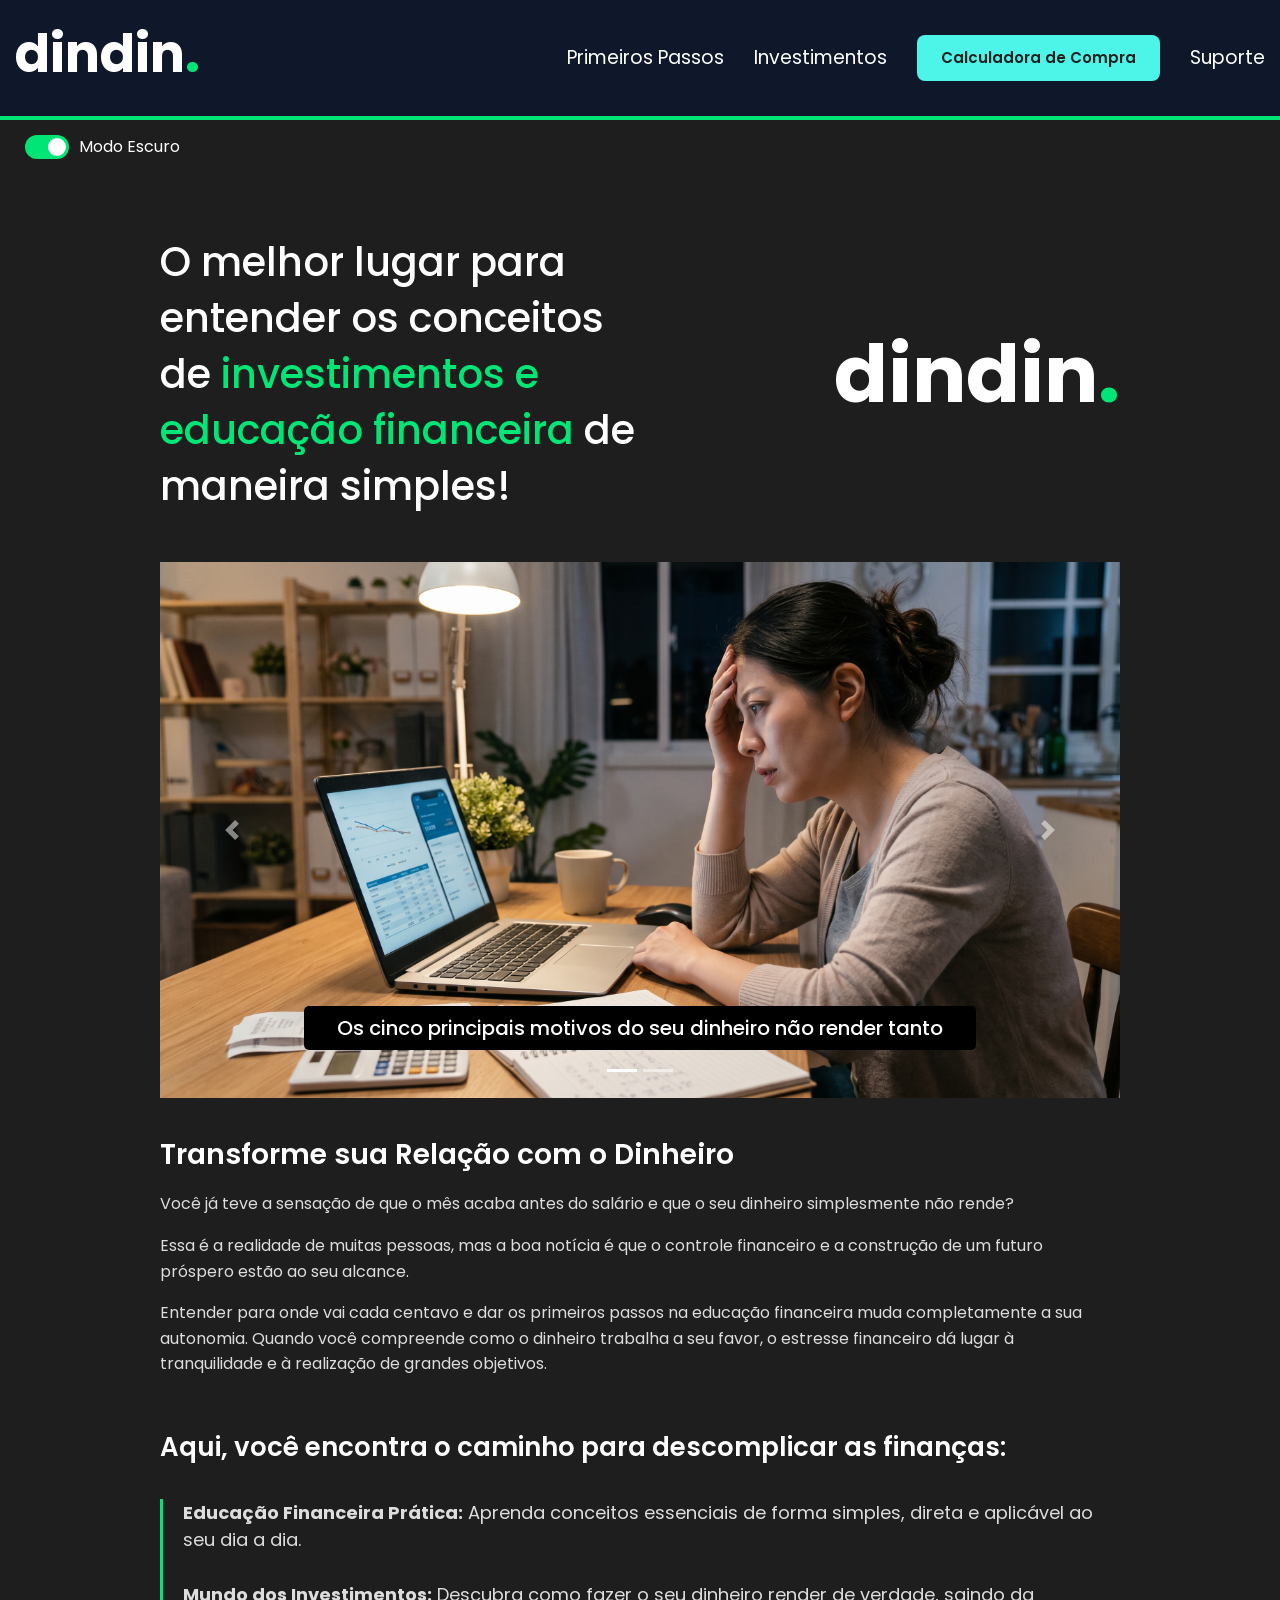
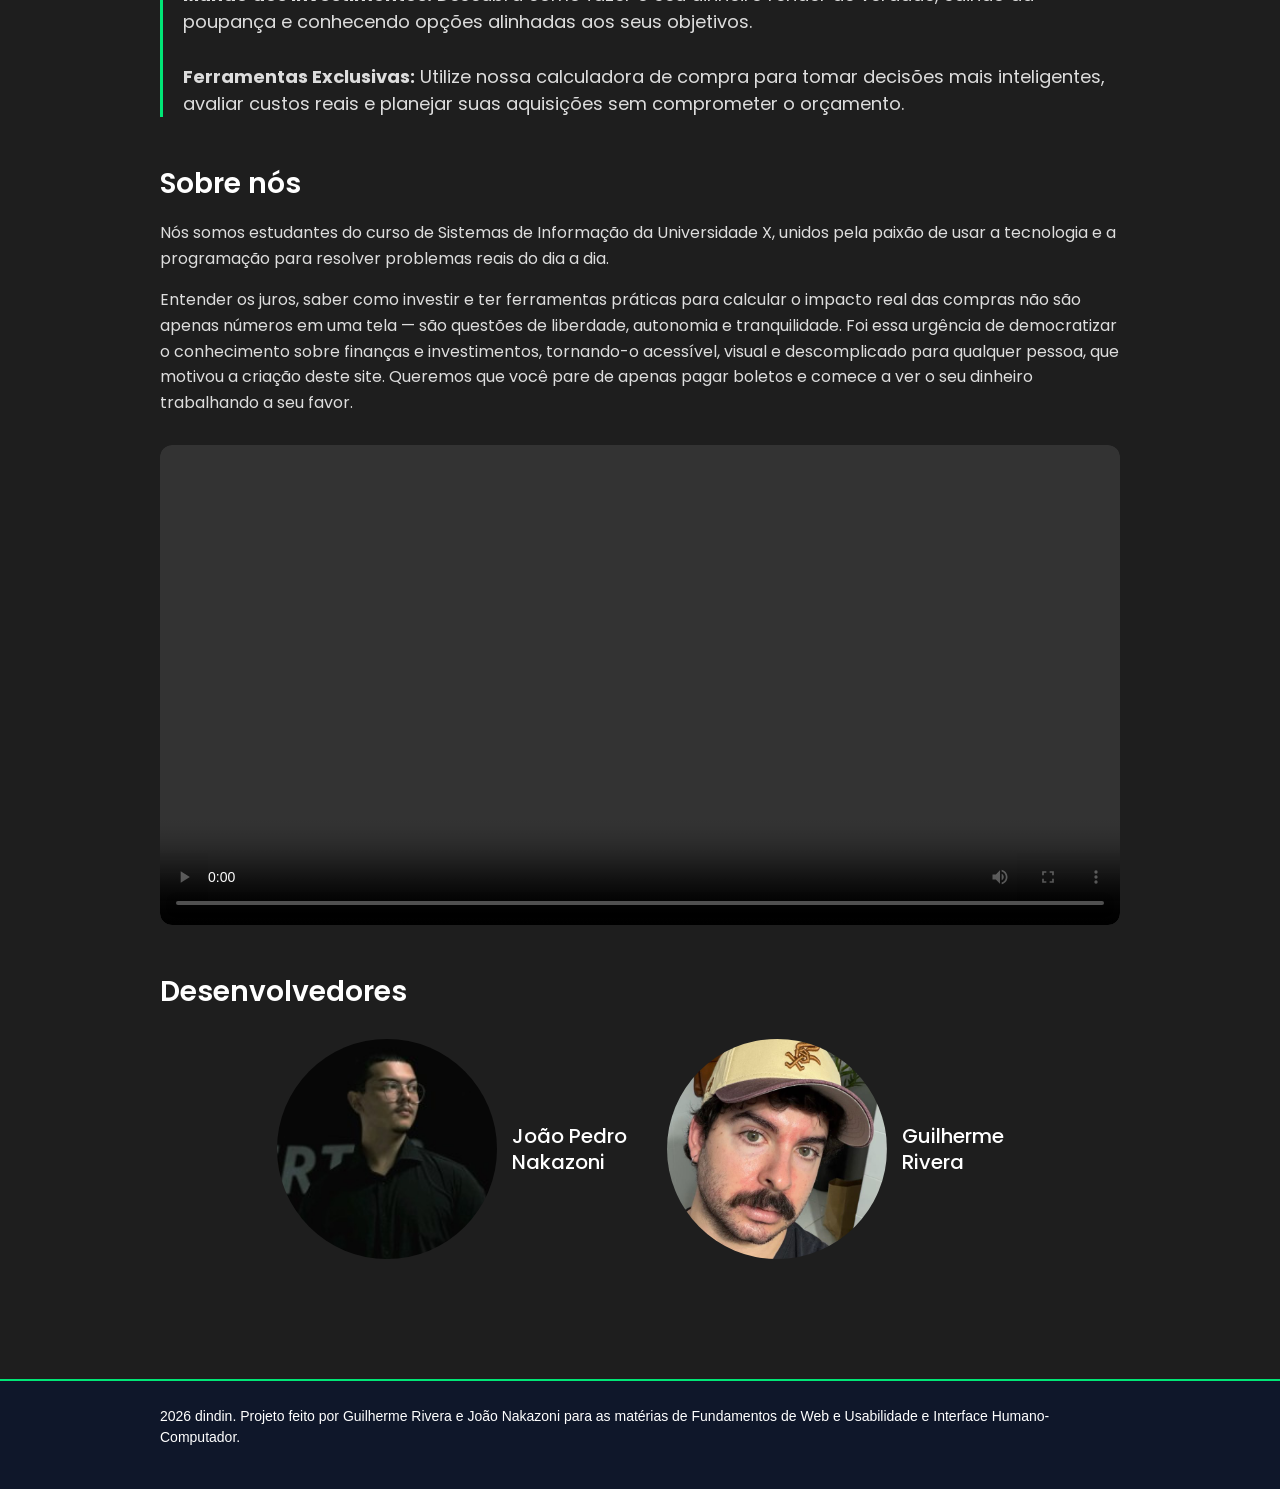
==== paginas/index.html @ 3c847f49 "pagina de contato para formulario web" ====
<!DOCTYPE html>
<html lang="pt-br">
<head>
    <meta charset="UTF-8">
    <meta name="viewport" content="width=device-width, initial-scale=1.0">
    <meta name="author" content="João Pedro Nakazoni, Guilherme Rivera">
    <link rel="stylesheet" href="https://cdn.jsdelivr.net/npm/bootstrap@4.0.0/dist/css/bootstrap.min.css">
    <link rel="stylesheet" href="https://fonts.googleapis.com/css2?family=Poppins:wght@400;500;600;700&display=swap">
    <link rel="stylesheet" href="../style.css">
    <title>Homepage</title>
</head>
<body>
    <header>
        
        <a href="index.html" class="logo">dindin<label>.</label></a>
        <nav class="paginas">
            <a href="/paginas/primeirosPassos.html">Primeiros Passos</a>
            <a href="/paginas/investimentos.html">Investimentos</a>
            <a href="/paginas/calculadora.html" class="botaoCalculadora">Calculadora de Compra</a>
            <a href="/paginas/contato.html">Suporte</a>
        </nav>
    </header>

    <div class="toggleEscuro">
    <label class="switch">
        <input type="checkbox" checked>
        <div class="slider"></div> 
    </label>
    <label>Modo Escuro</label>
    </div>

<main class="conteudoHomepage">

<section class="secaoTopo">
    <h1 class="tituloPrincipal">
        O melhor lugar para entender os conceitos de 
        <span class="textoDestacadoTitulo">investimentos e educação financeira</span> 
        de maneira simples!
    </h1>
    <div class="logoTitulo">dindin<label>.</label></div>
</section>

    <section id="Carrossel" class="carousel slide" data-ride="carousel">
            
            <ol class="carousel-indicators">
                <li data-target="#Carrossel" data-slide-to="1" class="active"></li>
                <li data-target="#Carrossel" data-slide-to="2"></li>
                
            </ol>

            
            <div class="carousel-inner">
                <div class="carousel-item active">
                <img class="d-block w-100" src="../imagens/imagemMulherPreucupada.jpg" alt="Primeiro Slide">
                <div class="carousel-caption d-none d-md-block">
                    <h5 class="textoCarrossel">Os cinco principais motivos do seu dinheiro não render tanto</h5>
                </div>
                </div>
                <div class="carousel-item">
                <img class="d-block w-100" src="../imagens/imagemCompra.jpg" alt="Segundo Slide">
                <div class="carousel-caption d-none d-md-block">
                    <h5 class="textoCarrossel">Como saber oque você pode comprar e oque deve esperar</h5>
                </div>
                    
                </div>
            </div>

            
            <a class="carousel-control-prev" href="#Carrossel" role="button" data-slide="prev">
                <span class="carousel-control-prev-icon" aria-hidden="true"></span>
                <span class="sr-only">Anterior</span>
            </a>
            <a class="carousel-control-next" href="#Carrossel" role="button" data-slide="next">
                <span class="carousel-control-next-icon" aria-hidden="true"></span>
                <span class="sr-only">Próximo</span>
            </a>
    </section>

    <section class="secaoTexto">
        <h2>Transforme sua Relação com o Dinheiro</h2>
    
        <p>Você já teve a sensação de que o mês acaba antes do salário e que o seu dinheiro simplesmente não rende?</p>
        <p>Essa é a realidade de muitas pessoas, mas a boa notícia é que o controle financeiro e a construção de um futuro próspero estão ao seu alcance.</p>
    
        <p>Entender para onde vai cada centavo e dar os primeiros passos na educação financeira muda completamente a sua autonomia. Quando você compreende como o dinheiro trabalha a seu favor, o estresse financeiro dá lugar à tranquilidade e à realização de grandes objetivos.</p>
    </section>

    <section class="secaoTexto2">
        <h2>Aqui, você encontra o caminho para descomplicar as finanças:</h2>
        
        <ul class="listaTexto2">
            <li>
                <strong>Educação Financeira Prática:</strong> Aprenda conceitos essenciais de forma simples, direta e aplicável ao seu dia a dia.
            </li>
            <li>
                <strong>Mundo dos Investimentos:</strong> Descubra como fazer o seu dinheiro render de verdade, saindo da poupança e conhecendo opções alinhadas aos seus objetivos.
            </li>
            <li>
                <strong>Ferramentas Exclusivas:</strong> Utilize nossa calculadora de compra para tomar decisões mais inteligentes, avaliar custos reais e planejar suas aquisições sem comprometer o orçamento.
            </li>
        </ul>
    </section>

    <section class="secaoSobreNos">
        <h2>Sobre nós</h2>
        
            <p>Nós somos estudantes do curso de Sistemas de Informação da Universidade X, unidos pela paixão de usar a tecnologia e a programação para resolver problemas reais do dia a dia.</p>
            
            <p>Entender os juros, saber como investir e ter ferramentas práticas para calcular o impacto real das compras não são apenas números em uma tela — são questões de liberdade, autonomia e tranquilidade. Foi essa urgência de democratizar o conhecimento sobre finanças e investimentos, tornando-o acessível, visual e descomplicado para qualquer pessoa, que motivou a criação deste site. Queremos que você pare de apenas pagar boletos e comece a ver o seu dinheiro trabalhando a seu favor.</p>

        <div class="videoSobreNos">
            <video controls>
                <source src="../videos/apresentacao.mp4" type="video/mp4">
            </video>
        </div>
    </section>

    <section class="secaoDevs">
    <h2>Desenvolvedores</h2>
    
    <div class="divsDevs">
        <div class="divDev">
            <img src="../imagens/joao.jpg" alt="Foto de João Pedro Nakazoni" class="fotoDev">
            <span>João Pedro<br>Nakazoni</span>
        </div>

        <div class="divDev">
            <img src="../imagens/guilherme.jpg" alt="Foto de Guilherme Rivera" class="fotoDev">
            <span>Guilherme<br>Rivera</span>
        </div>
    </div>
    </section>

    </main>

    <footer>
        <div class="conteudoFooter">
            <p>2026 dindin. Projeto feito por Guilherme Rivera e João Nakazoni para as matérias de Fundamentos de Web e Usabilidade e Interface Humano-Computador.</p>
        </div>
    </footer>

<script src="https://code.jquery.com/jquery-3.2.1.slim.min.js"></script>
<script src="https://cdn.jsdelivr.net/npm/popper.js@1.12.9/dist/umd/popper.min.js"></script>
<script src="https://cdn.jsdelivr.net/npm/bootstrap@4.0.0/dist/js/bootstrap.min.js"></script>
<script src="../script.js"></script>
</body>
</html>
---- style.css ----
body {
    margin: 0;
    background-color: #1E1E1E;
}

header {
    display: flex;
    justify-content: space-between;
    align-items: center;
    background-color: #0F172A;
    padding: 15px;
    border-bottom: 4px solid #00E676;
}

/*barra de navegação INICIO*/
.logo {
    color: #FFFFFF;
    text-decoration: none;
    font-size: 52px;
    font-weight: bold;
    font-family: Poppins;
}

.logo:hover {
    text-decoration: none;
    color: #FFFFFF;
}

.logo label {
    color: #00E676;
}


.paginas {
    display: flex;
    gap: 30px;
}

.paginas a {
    display: inline-flex;
    align-items: center;
    justify-content: center;
    color: #FFFFFF;
    text-decoration: none;
    font-size: 19px;
    font-family: Poppins;
}

.paginas .botaoCalculadora {
    display: inline-flex;
    align-items: center;
    justify-content: center;
    background-color: #4DF5E8;
    color: #1E1E1E;
    padding: 12px 24px;
    border-radius: 8px;
    text-decoration: none;
    font-size: 15px;
    font-weight: 600;
    transition: background-color 0.2s ease, transform 0.1s ease;

}
/*barra de navegação FIM*/

/*botao de modo escuro INICIO*/
.toggleEscuro {
    display: flex;
    align-items: center;
    padding: 15px;
}

.toggleEscuro label {
    color: white;
    margin-left: 10px;
    font-family: Poppins
}

.switch {
    position: relative;
    width: 44px;
    height: 24px;
    display: inline-block;
}

.switch input {
    display: none;
}

.slider {
    position: absolute;
    top: 0;
    left: 0;
    width: 100%;
    height: 100%;
    background-color: gray;
    border-radius: 20px;
    transition: 0.3s;
}

.slider::before {
    content: "";
    position: absolute;
    top: 3px;
    left: 3px;
    width: 18px;
    height: 18px;
    background-color: white;
    border-radius: 50%;
    transition: 0.3s;
}

.switch input:checked + .slider {
    background-color: #00E676;
}

.switch input:checked + .slider::before {
    left: 23px; 
}
/*botao de modo escuro FIM*/

/*Homepage INICIO*/
.conteudoHomepage {
    max-width: 1000px;
    margin: 32px auto;
    padding: 20px;
    font-family: 'Poppins';
    color: #FFFFFF;
}

.secaoTopo {
    display: flex;
    justify-content: space-between;
    align-items: center;
    margin-bottom: 40px;
}
.tituloPrincipal {
    width: 50%;
    font-size: 40px;
    line-height: 1.4;
}
.tituloPrincipal .textoDestacadoTitulo {
    color: #00E676;

}

.logoTitulo {
    font-size: 80px;
    font-weight: bold;
    
}

.logoTitulo label{
    color: #00E676;
}

/*carrossel INICIO*/
.textoCarrossel {
  background-color:black;
  color: #ffffff;
  padding: 10px;
  border-radius: 5px;     
}

/*carrossel FIM*/

/* Secao de Texto INICIO */
.secaoTexto {
    margin-top: 40px;
}

.secaoTexto h2 {
    font-size: 28px;
    font-weight: 600;
    margin-bottom: 20px;
    color: #FFFFFF;
}

.secaoTexto p {
    font-size: 16px;
    line-height: 1.6;
    color: #DDDDDD;
    margin-bottom: 16px;
}

.secaoTexto2 {
    margin-top: 50px;
}

.secaoTexto2 h2 {
    color: #FFFFFF;
    font-size: 26px;
    font-weight: 600;
    margin-bottom: 30px;
    line-height: 1.6;
}

.listaTexto2 {
    list-style: none;
    font-size: 18px;
    padding-left: 20px;
    border-left: 3px solid #00E676;
    display: flex;
    flex-direction: column;
    gap: 28px;
}

.listaTexto2 li {
    color: #DDDDDD;
}

.secaoSobreNos {
    margin-top: 50px;
}

.secaoSobreNos h2 {
    color: #FFFFFF;
    font-size: 28px;
    font-weight: 600;
    margin-bottom: 20px;
}

.secaoSobreNos p {
    font-size: 16px;
    line-height: 1.6;
    color: #DDDDDD;
    margin-bottom: 16px;
}

.videoSobreNos {
    margin-top: 30px;
    width: 100%;
    border-radius: 12px;
    overflow: hidden;
}

.videoSobreNos video {
    width: 100%;
    display: block;
    border-radius: 12px;
}
/* Secao de Texto FIM */


.secaoDevs {
    margin-top: 50px;
    margin-bottom: 60px;
}

.secaoDevs h2 {
    color: #FFFFFF;
    font-size: 28px;
    font-weight: 600;
    margin-bottom: 30px;
}

.divsDevs {
    display: flex;
    justify-content: center;
    gap: 40px;
}

.divDev {
    display: flex;
    align-items: center;
    gap: 15px;
}

.fotoDev {
    width: 220px;
    height: 220px;
    border-radius: 50%;
    object-fit: cover; 
}

.divDev span {
    color: #FFFFFF;
    font-size: 20px;
    font-weight: 500;
    line-height: 1.3;
}
/*Secao devs FIM*/

/*footer INICIO*/
footer {
    background-color: #0F172A;
    border-top: 2px solid #00E676;
    padding: 25px 0;
    margin-top: 40px;
}

.conteudoFooter {
    max-width: 1000px;
    margin: 0 auto;
    padding: 0 20px;
    display: flex;
    justify-content: space-between;
    align-items: center;
    color: #FFFFFF;
    font-size: 14px;
}
/*footer FIM*/
/*Homepage FIM*/

/*Calculadora Compras INICIO*/
.conteudoCalculadora {
    max-width: 1200px;
    margin: 0 auto;
    padding: 40px 20px;
    font-family: 'Poppins', 'Inter', sans-serif;
    color: #FFFFFF;
}

.page-title {
    color: #00E676;
    font-size: 32px;
    margin-bottom: 30px;
}

.layout-grid {
    display: grid;
    grid-template-columns: 1fr 1fr;
    gap: 30px;
    align-items: start;
}


.card {
    background-color: #262626;
    border-radius: 12px;
    padding: 30px;
    border: 1px solid #444444;
}

.card-neon {
    border: 1px solid #00E676;
}

.card h2 {
    font-size: 22px;
    margin-bottom: 25px;
    font-weight: 500;
}


fieldset { 
    border: none; 
    padding: 0; 
    margin: 0; 
}

.sr-only { 
    position: absolute; 
    width: 1px; 
    height: 1px; 
    padding: 0; 
    margin: -1px; 
    overflow: hidden; 
    clip: rect(0, 0, 0, 0); 
    border: 0; 
}

.input-group { 
    margin-bottom: 20px; 
}

.input-group label { 
    display: block; 
    font-size: 14px; 
    margin-bottom: 8px; 
    color: #FFFFFF; 
}

.input-group small { 
    font-size: 11px; 
    color: #A0A0A0; 
}

.input-wrapper {
    display: flex;
    background-color: #1E1E1E;
    border: 1px solid #444444;
    border-radius: 8px;
    padding: 12px 15px;
    align-items: center;
}

.input-wrapper span { 
    color: #A0A0A0; 
    margin-right: 10px; 
    font-weight: 500; 
}

.input-wrapper input, .input-wrapper select {
    background: transparent;
    border: none;
    color: #FFFFFF;
    font-size: 16px;
    width: 100%;
    outline: none;
    font-family: 'Poppins', sans-serif;
}

.input-wrapper select option { 
    background-color: #1E1E1E; 
}

.row { 
    display: grid; 
    grid-template-columns: 1fr 1fr; 
    gap: 20px; 
}

.btn-calculate {
    width: 100%;
    background-color: #4DF5E8;
    color: #1E1E1E;
    border: none;
    padding: 18px;
    border-radius: 8px;
    font-size: 18px;
    font-weight: 700;
    cursor: pointer;
    margin-top: 10px;
    transition: 0.3s;
}

.btn-calculate:hover { 
    background-color: #00E676; 
}


.alert-box { 
    padding: 15px 20px; 
    border-radius: 8px; 
    margin-bottom: 20px; 
    display: flex; 
    flex-direction: column; 
    gap: 5px; 
}

.alert-success { 
    background-color: rgba(0, 230, 118, 0.1); 
    border-left: 4px solid #00E676; 
}

.alert-success strong { 
    color: #00E676; 
}

.alert-danger { 
    background-color: rgba(255, 77, 77, 0.1); 
    border-left: 4px solid #FF4D4D; 
}

.alert-danger strong { 
    color: #FF4D4D; 
}

.results-top { 
    display: grid; 
    grid-template-columns: 1fr 1fr; 
    gap: 15px; 
}

.grid-3-col { 
    display: grid; 
    grid-template-columns: 1fr 1fr 1fr; 
    gap: 15px; 
}

.result-card {
    background-color: #1E1E1E;
    border-radius: 8px;
    padding: 15px;
    border: 1px solid #444444;
    box-sizing: border-box;
}

.result-card.neon-border { 
    border-color: rgba(0, 230, 118, 0.4); 
}

.result-card h3 { 
    font-size: 14px; 
    color: #FFFFFF; 
    font-weight: 500; 
    margin-bottom: 8px; 
}

.result-card output { 
    display: block; 
    font-size: 18px; 
    font-weight: 700; 
}

.result-card .value.neon { 
    color: #00E676; 
    font-size: 22px; 
}

.result-card .value.white { 
    color: #FFFFFF; 
}

.result-card .value.red { 
    color: #FF4D4D; 
}

.full-width { 
    width: 100%; 
    box-sizing: border-box; 
    margin-top: 15px; 
}

.text-small { font-size: 13px; }
.text-muted { color: #FFFFFF; }
.text-danger { color: #FF4D4D; font-weight: 600; }
.text-right { text-align: right; }
.text-center { text-align: center; }
.text-main { color: #FFFFFF; }
.font-bold { font-weight: 700; }
.mt-10 { margin-top: 10px; }
.mt-20 { margin-top: 20px; }
.flex-between { display: flex; justify-content: space-between; align-items: center; }



.chart-container { 
    margin-top: 20px; 
    background-color: #1E1E1E; 
    border: 1px solid #444444; 
    padding: 20px; 
}

.chart-container figcaption {
    font-size: 12px;
    color: #FFFFFF;
    margin-bottom: 35px;
    display: flex;
    align-items: center;
    gap: 10px;
    font-weight: bold;
    letter-spacing: 0.5px;
}

.chart-container figcaption::before { 
    content: ''; 
    display: block; 
    width: 4px; 
    height: 14px; 
    background-color: #00E676; 
}

.bar-chart {
    display: flex;
    align-items: flex-end;
    justify-content: space-between;
    height: 160px;
    gap: 24px;
    padding-bottom: 5px;
    border-bottom: 1px solid #444444;
}

.bar {
    flex: 1;
    background-color: #00E676;
    border-radius: 4px 4px 0 0;
    opacity: 0.85;
    transition: height 0.5s ease-in-out;
    height: 5%;
    position: relative;
    display: flex;
    justify-content: center;
    align-items: flex-start;
}


.rotulo-barra {
    position: absolute;
    top: -24px;
    font-size: 10px;
    font-weight: 600;
    color: #00E676;
    white-space: nowrap;
    pointer-events: none;
}

@media (max-width: 900px) {
    .layout-grid, .grid-3-col, .row, .results-top { grid-template-columns: 1fr; }
}
/*Calculadora Compras FIM*/

/*Calculadora Investimentos INICIO*/
.result-card.destaque {
    margin-bottom: 20px;
    border-color: #00E676;
    background-color: #242424;
}

.result-card.destaque output {
    font-size: 30px;
    color: #00E676;
}


.tabela-container {
    margin-top: 20px;
}

.tabela-titulo {
    font-size: 16px;
    font-weight: 600;
    margin-bottom: 15px;
    color: #FFFFFF;
}


.table-scroll {
    max-height: 260px;
    overflow-y: auto;
    border: 1px solid #444444;
    border-radius: 8px;
}


.tabela-investimentos {
    width: 100%;
    border-collapse: collapse;
    font-size: 14px;
    text-align: left;
}

.tabela-investimentos th, 
.tabela-investimentos td {
    padding: 12px 15px;
    border-bottom: 1px solid #333333;
}


.tabela-investimentos th {
    background-color: #151515;
    color: #00E676;
    font-weight: 600;
    position: sticky;
    top: 0;
    z-index: 1;
}

.tabela-investimentos tbody tr:hover {
    background-color: rgba(0, 230, 118, 0.05);
}


.text-neon { 
    color: #00E676; 
}

.text-bold { 
    font-weight: 700; 
    color: #FFFFFF; 
}
/*Calculadora Investimentos FIM*/

/*Primeiros passos INICIO*/
.conteudoPassos {
    max-width: 1000px;
    margin: 0 auto;
    padding: 40px 20px;
    font-family: 'Poppins', 'Inter', sans-serif;
}

.page-title-white {
    font-size: 32px;
    font-weight: 700;
    color: #FFFFFF;
    margin-bottom: 12px;
}

.passos-header .subtitle {
    color: #A0A0A0;
    font-size: 14px;
    line-height: 1.6;
    margin-bottom: 30px;
}

/* Barra de Progresso no Topo */
.progresso-wrapper {
    margin-bottom: 40px;
}

.progresso-info {
    display: flex;
    justify-content: space-between;
    font-size: 13px;
    color: #A0A0A0;
    font-weight: 600;
    margin-bottom: 8px;
}

.progresso-barra-fundo {
    width: 100%;
    height: 6px;
    background-color: #2A2A2A;
    border-radius: 4px;
    overflow: hidden;
}

.progresso-barra-preenchimento {
    width: 0%;
    height: 100%;
    background-color: #00E676;
    transition: width 0.4s ease;
}

/* Lista de Cards de Passos */
.passos-lista {
    display: flex;
    flex-direction: column;
    gap: 30px;
}

.card-passo {
    background-color: #0D131F; /* Tom azul-escuro das imagens enviadas */
    border: 1px solid #1E293B;
    border-radius: 16px;
    padding: 35px;
    color: #FFFFFF;
}

.passo-topo {
    display: flex;
    align-items: flex-start;
    gap: 15px;
    margin-bottom: 20px;
}

.passo-badge {
    background-color: #1E293B;
    color: #FFFFFF;
    font-weight: 700;
    font-size: 14px;
    padding: 6px 12px;
    border-radius: 8px;
}

.passo-topo h2 {
    font-size: 22px;
    font-weight: 600;
    color: #FFFFFF;
    margin-bottom: 4px;
}

.passo-sub {
    color: #94A3B8;
    font-size: 13px;
}

.passo-descricao {
    font-size: 14px;
    color: #CBD5E1;
    line-height: 1.7;
    margin-bottom: 25px;
}

/* Cards Duplos e Triplos Internos */
.cards-duplos {
    display: grid;
    grid-template-columns: 1fr 1fr;
    gap: 20px;
    margin-bottom: 20px;
}

.cards-triplos {
    display: grid;
    grid-template-columns: 1fr 1fr 1fr;
    gap: 20px;
    margin-bottom: 20px;
}

.subcard {
    background-color: #070C14;
    border: 1px solid #1E293B;
    border-radius: 10px;
    padding: 20px;
}

.subcard h4 {
    font-size: 14px;
    margin-bottom: 8px;
}

.subcard p {
    font-size: 13px;
    color: #94A3B8;
    line-height: 1.5;
}

/* Caixas de Exercício e Dica */
.caixa-destaque {
    background-color: #070C14;
    border: 1px solid #1E293B;
    border-radius: 10px;
    padding: 16px 20px;
    margin-bottom: 12px;
    font-size: 13px;
    color: #CBD5E1;
    line-height: 1.5;
}

/* Rodapé do Card com o Botão */
.passo-rodape {
    display: flex;
    justify-content: space-between;
    align-items: center;
    margin-top: 30px;
    padding-top: 20px;
    border-top: 1px solid #1E293B;
}

.leia-proximo {
    font-size: 12px;
    color: #64748B;
}

.btn-concluir {
    background-color: #1E293B;
    color: #FFFFFF;
    border: 1px solid #334155;
    padding: 10px 20px;
    border-radius: 8px;
    font-size: 13px;
    font-weight: 600;
    cursor: pointer;
    transition: all 0.3s ease;
}

.btn-concluir:hover {
    background-color: #334155;
}

.btn-concluir.concluido {
    background-color: #00E676;
    color: #000000;
    border-color: #00E676;
}

/* Card dos Próximos Passos (Fim da Página) */
.card-proximos-passos {
    background-color: #1A1D24;
    border: 1px solid #2A2E39;
    border-radius: 16px;
    padding: 35px;
    margin-top: 40px;
}

.card-proximos-passos h2 {
    font-size: 24px;
    color: #FFFFFF;
    margin-bottom: 8px;
}

.subcard-dark {
    background-color: #0D131F;
    border: 1px solid #1E293B;
    border-radius: 10px;
    padding: 20px;
}

.subcard-dark h4 {
    color: #FFFFFF;
    font-size: 15px;
    margin-bottom: 10px;
}

.subcard-dark p {
    font-size: 13px;
    color: #94A3B8;
    line-height: 1.5;
}

/* Responsividade para telas menores */
@media (max-width: 768px) {
    .cards-duplos, .cards-triplos {
        grid-template-columns: 1fr;
    }
    .passo-rodape {
        flex-direction: column;
        gap: 15px;
        align-items: flex-start;
    }
}

/*Primerios passos FIM*/
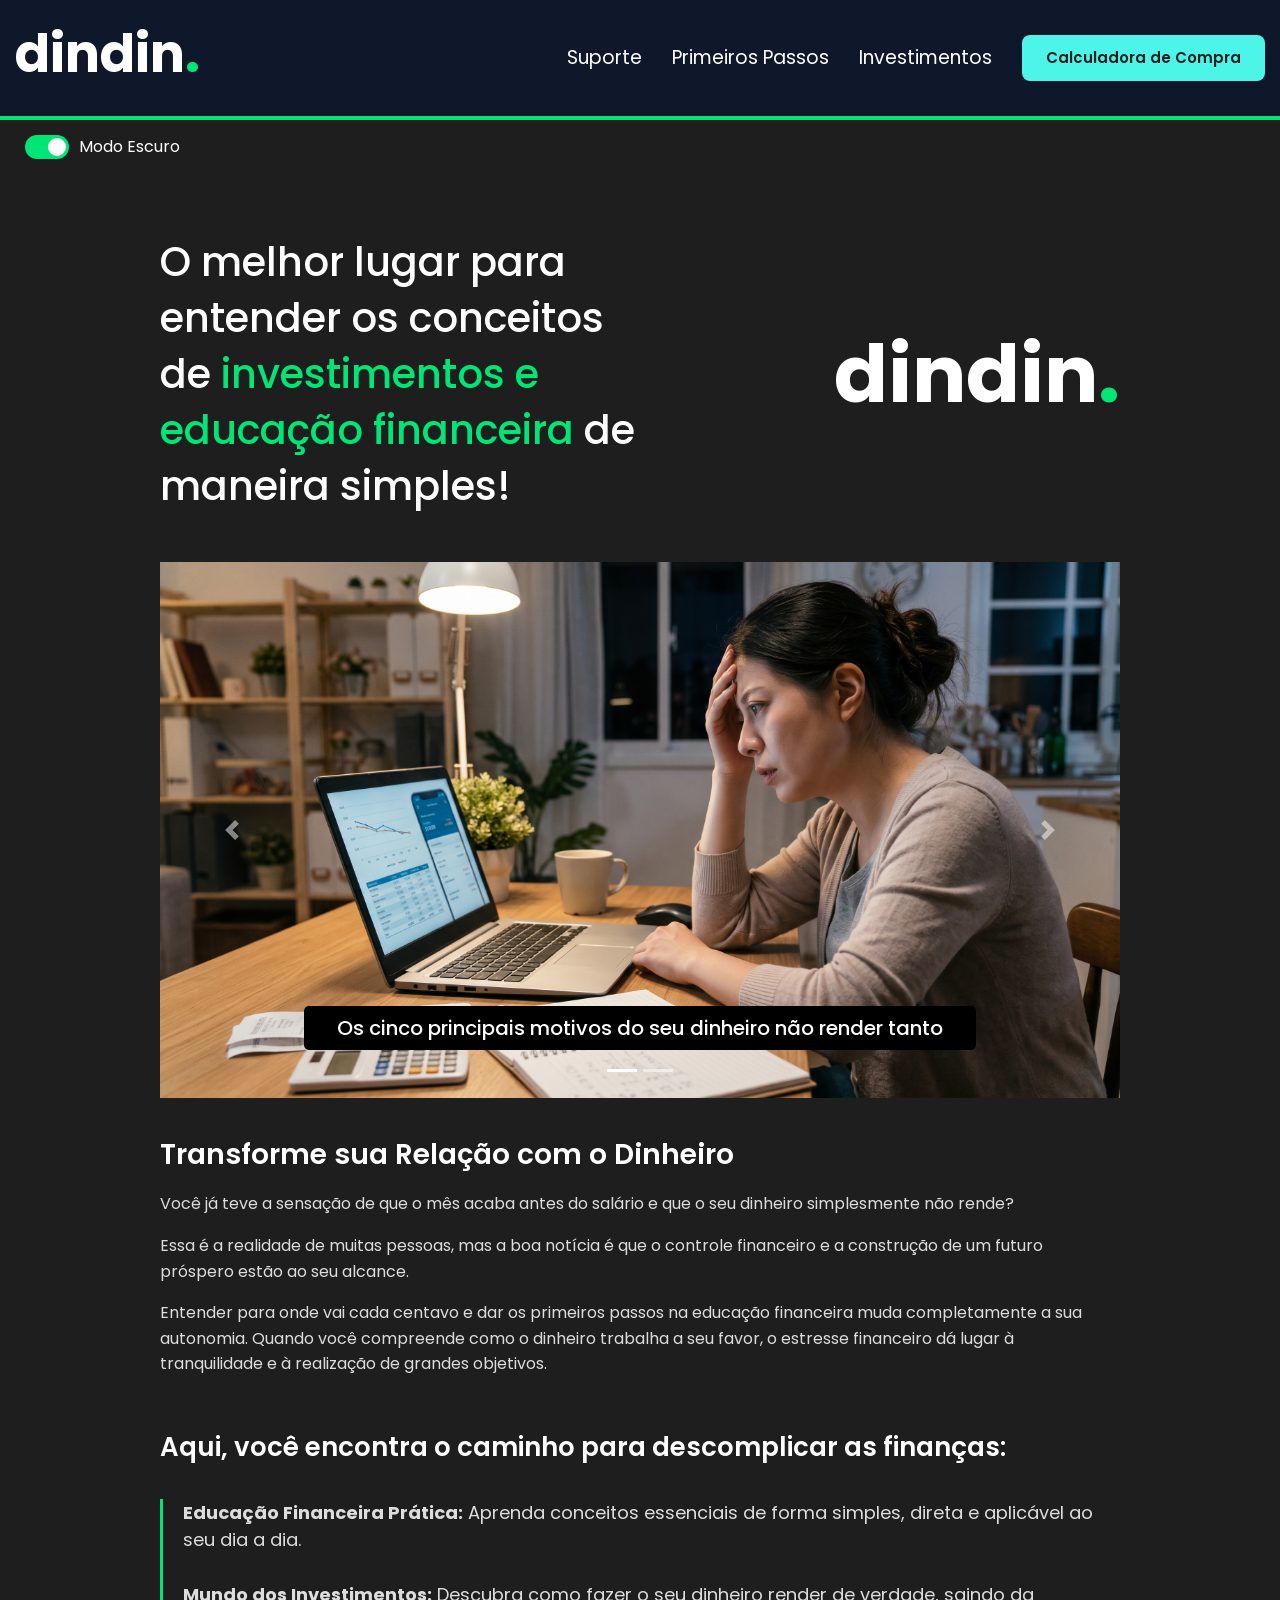
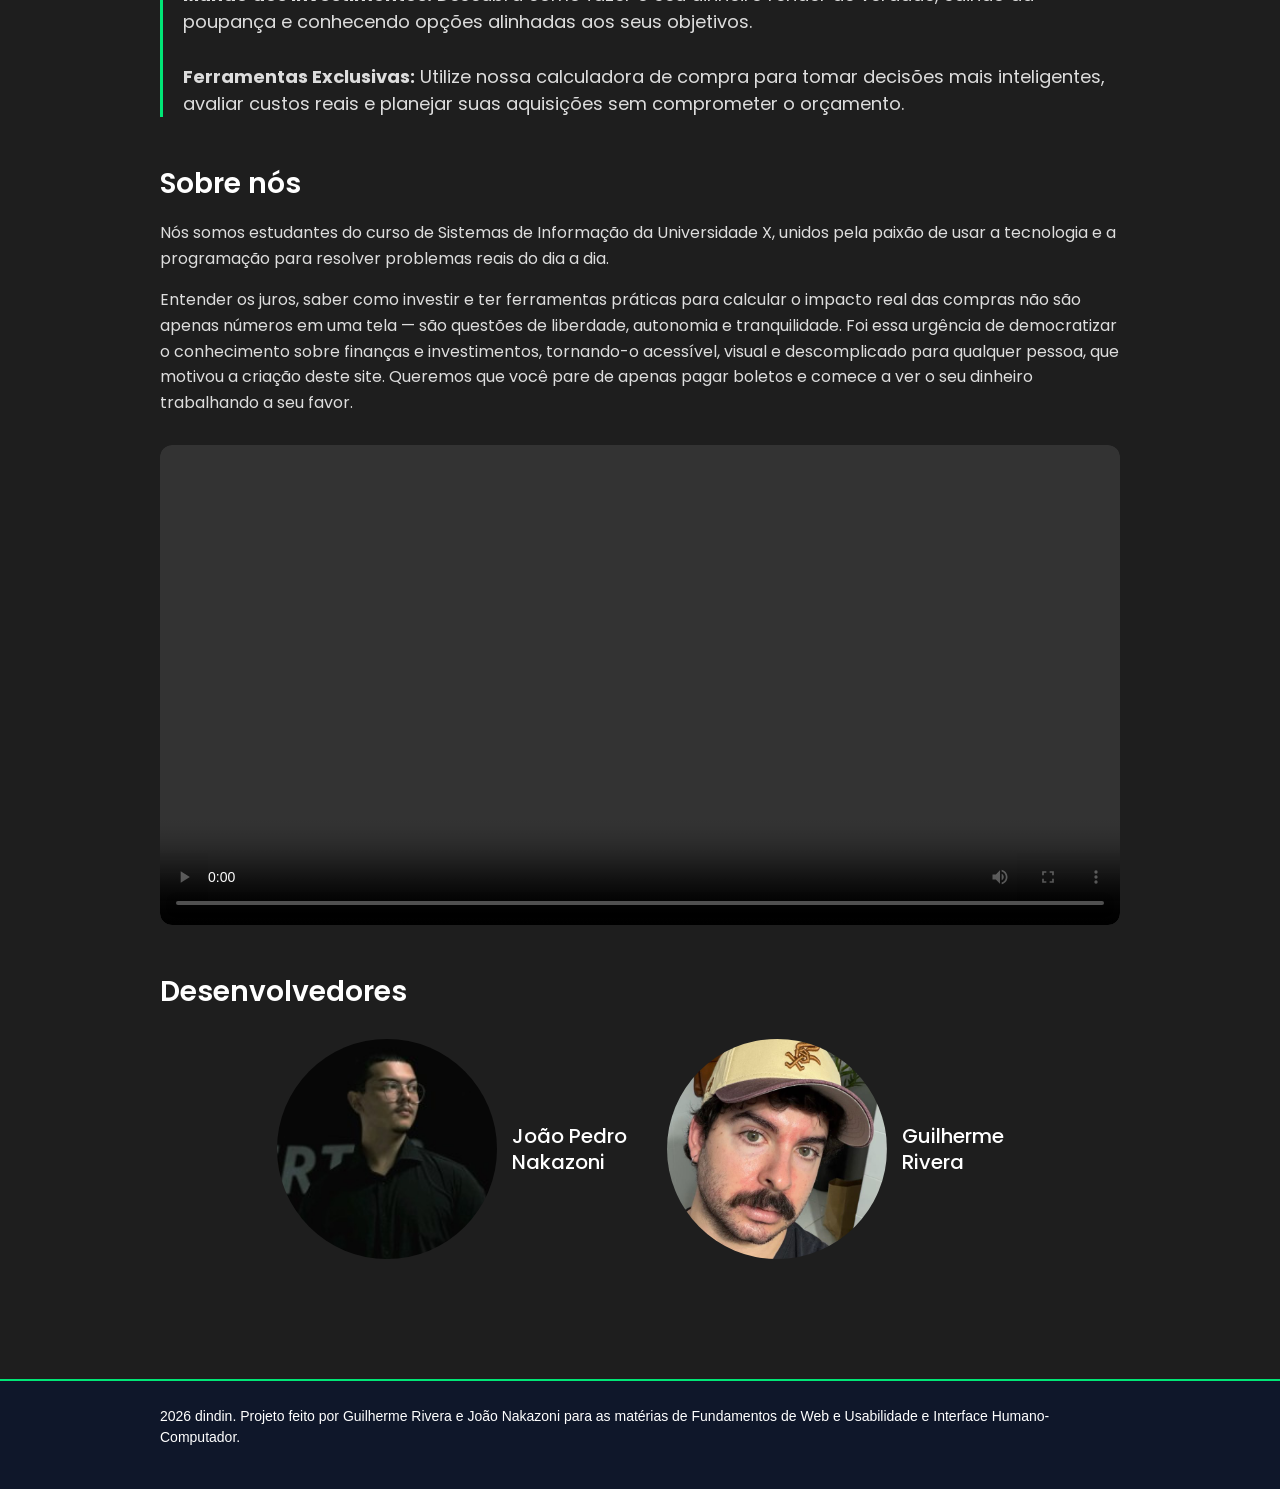
==== commit 941302ff: "navbar na pagina contato" ====
--- a/paginas/index.html
+++ b/paginas/index.html
@@ -14,10 +14,10 @@
         
         <a href="index.html" class="logo">dindin<label>.</label></a>
         <nav class="paginas">
+            <a href="/paginas/contato.html">Suporte</a>
             <a href="/paginas/primeirosPassos.html">Primeiros Passos</a>
             <a href="/paginas/investimentos.html">Investimentos</a>
             <a href="/paginas/calculadora.html" class="botaoCalculadora">Calculadora de Compra</a>
-            <a href="/paginas/contato.html">Suporte</a>
         </nav>
     </header>
 
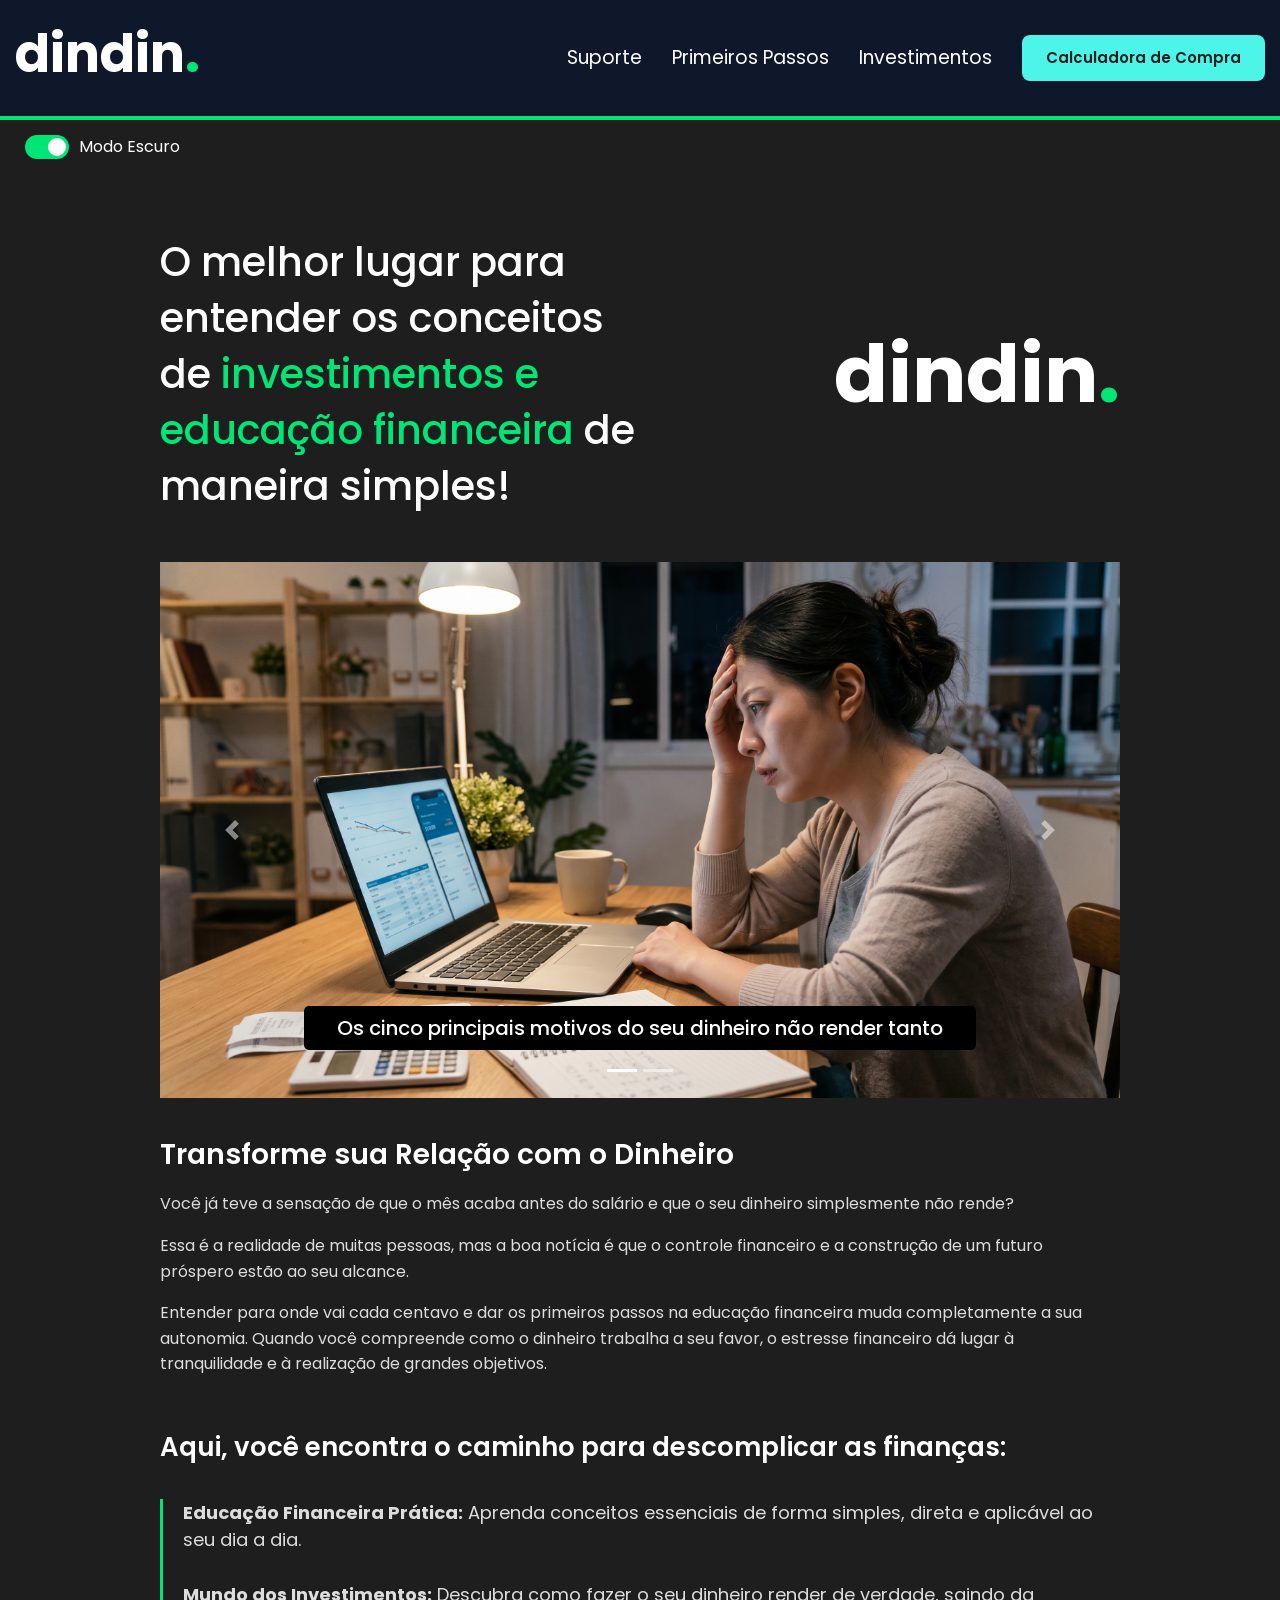
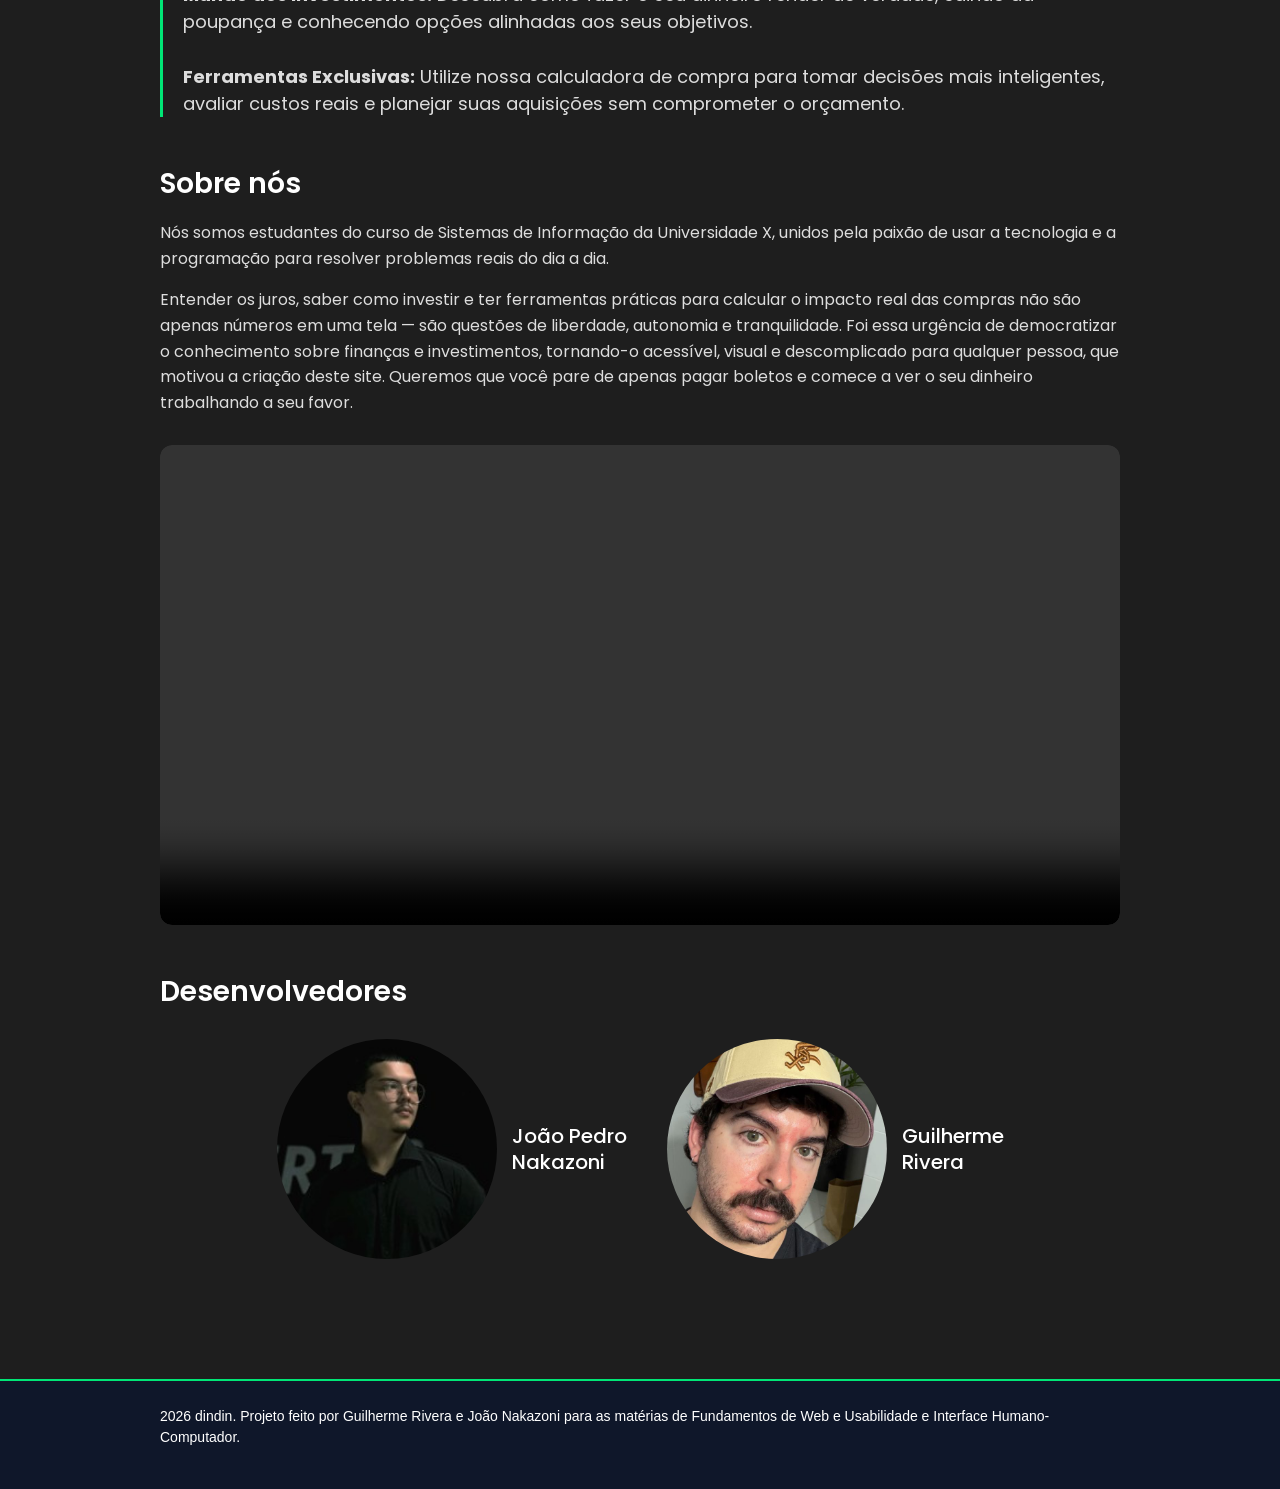
==== commit 8ef92414: "Update links in index.html to use relative paths" ====
--- a/paginas/index.html
+++ b/paginas/index.html
@@ -14,10 +14,10 @@
         
         <a href="index.html" class="logo">dindin<label>.</label></a>
         <nav class="paginas">
-            <a href="/paginas/contato.html">Suporte</a>
-            <a href="/paginas/primeirosPassos.html">Primeiros Passos</a>
-            <a href="/paginas/investimentos.html">Investimentos</a>
-            <a href="/paginas/calculadora.html" class="botaoCalculadora">Calculadora de Compra</a>
+            <a href="../paginas/contato.html">Suporte</a>
+            <a href="../paginas/primeirosPassos.html">Primeiros Passos</a>
+            <a href="../paginas/investimentos.html">Investimentos</a>
+            <a href="../paginas/calculadora.html" class="botaoCalculadora">Calculadora de Compra</a>
         </nav>
     </header>
 
@@ -144,4 +144,4 @@
 <script src="https://cdn.jsdelivr.net/npm/bootstrap@4.0.0/dist/js/bootstrap.min.js"></script>
 <script src="../script.js"></script>
 </body>
-</html>+</html>
--- a/style.css
+++ b/style.css
@@ -683,7 +683,6 @@
     margin-bottom: 30px;
 }
 
-/* Barra de Progresso no Topo */
 .progresso-wrapper {
     margin-bottom: 40px;
 }
@@ -712,7 +711,6 @@
     transition: width 0.4s ease;
 }
 
-/* Lista de Cards de Passos */
 .passos-lista {
     display: flex;
     flex-direction: column;
@@ -720,7 +718,7 @@
 }
 
 .card-passo {
-    background-color: #0D131F; /* Tom azul-escuro das imagens enviadas */
+    background-color: #0D131F;
     border: 1px solid #1E293B;
     border-radius: 16px;
     padding: 35px;
@@ -762,7 +760,6 @@
     margin-bottom: 25px;
 }
 
-/* Cards Duplos e Triplos Internos */
 .cards-duplos {
     display: grid;
     grid-template-columns: 1fr 1fr;
@@ -795,7 +792,6 @@
     line-height: 1.5;
 }
 
-/* Caixas de Exercício e Dica */
 .caixa-destaque {
     background-color: #070C14;
     border: 1px solid #1E293B;
@@ -807,7 +803,6 @@
     line-height: 1.5;
 }
 
-/* Rodapé do Card com o Botão */
 .passo-rodape {
     display: flex;
     justify-content: space-between;
@@ -844,7 +839,6 @@
     border-color: #00E676;
 }
 
-/* Card dos Próximos Passos (Fim da Página) */
 .card-proximos-passos {
     background-color: #1A1D24;
     border: 1px solid #2A2E39;
@@ -878,7 +872,6 @@
     line-height: 1.5;
 }
 
-/* Responsividade para telas menores */
 @media (max-width: 768px) {
     .cards-duplos, .cards-triplos {
         grid-template-columns: 1fr;
@@ -890,4 +883,61 @@
     }
 }
 
-/*Primerios passos FIM*/+/*Primerios passos FIM*/
+
+/*Suporte INICIO*/
+.container-suporte-unico {
+    max-width: 800px;
+    margin: 0 auto;
+}
+
+.input-group.input-block {
+    display: flex;
+    flex-direction: column;
+    align-items: stretch;
+    margin-bottom: 22px;
+}
+
+.input-group.input-block label {
+    margin-bottom: 8px;
+    font-size: 14px;
+    font-weight: 500;
+    color: #FFFFFF;
+}
+
+.textarea-wrapper {
+    padding: 12px 15px !important;
+    height: auto !important;
+}
+
+.textarea-wrapper textarea {
+    background: transparent;
+    border: none;
+    color: #FFFFFF;
+    font-family: 'Poppins', sans-serif;
+    font-size: 14px;
+    width: 100%;
+    outline: none;
+    resize: vertical;
+    min-height: 140px;
+}
+
+.radio-group-container {
+    display: flex;
+    flex-wrap: wrap;
+    gap: 15px;
+}
+
+.radio-label {
+    font-size: 14px;
+    color: #DDDDDD;
+    cursor: pointer;
+    display: flex;
+    align-items: center;
+    gap: 8px;
+}
+
+.radio-label input[type="radio"] {
+    accent-color: #00E676;
+}
+/*Suporte FIM*/
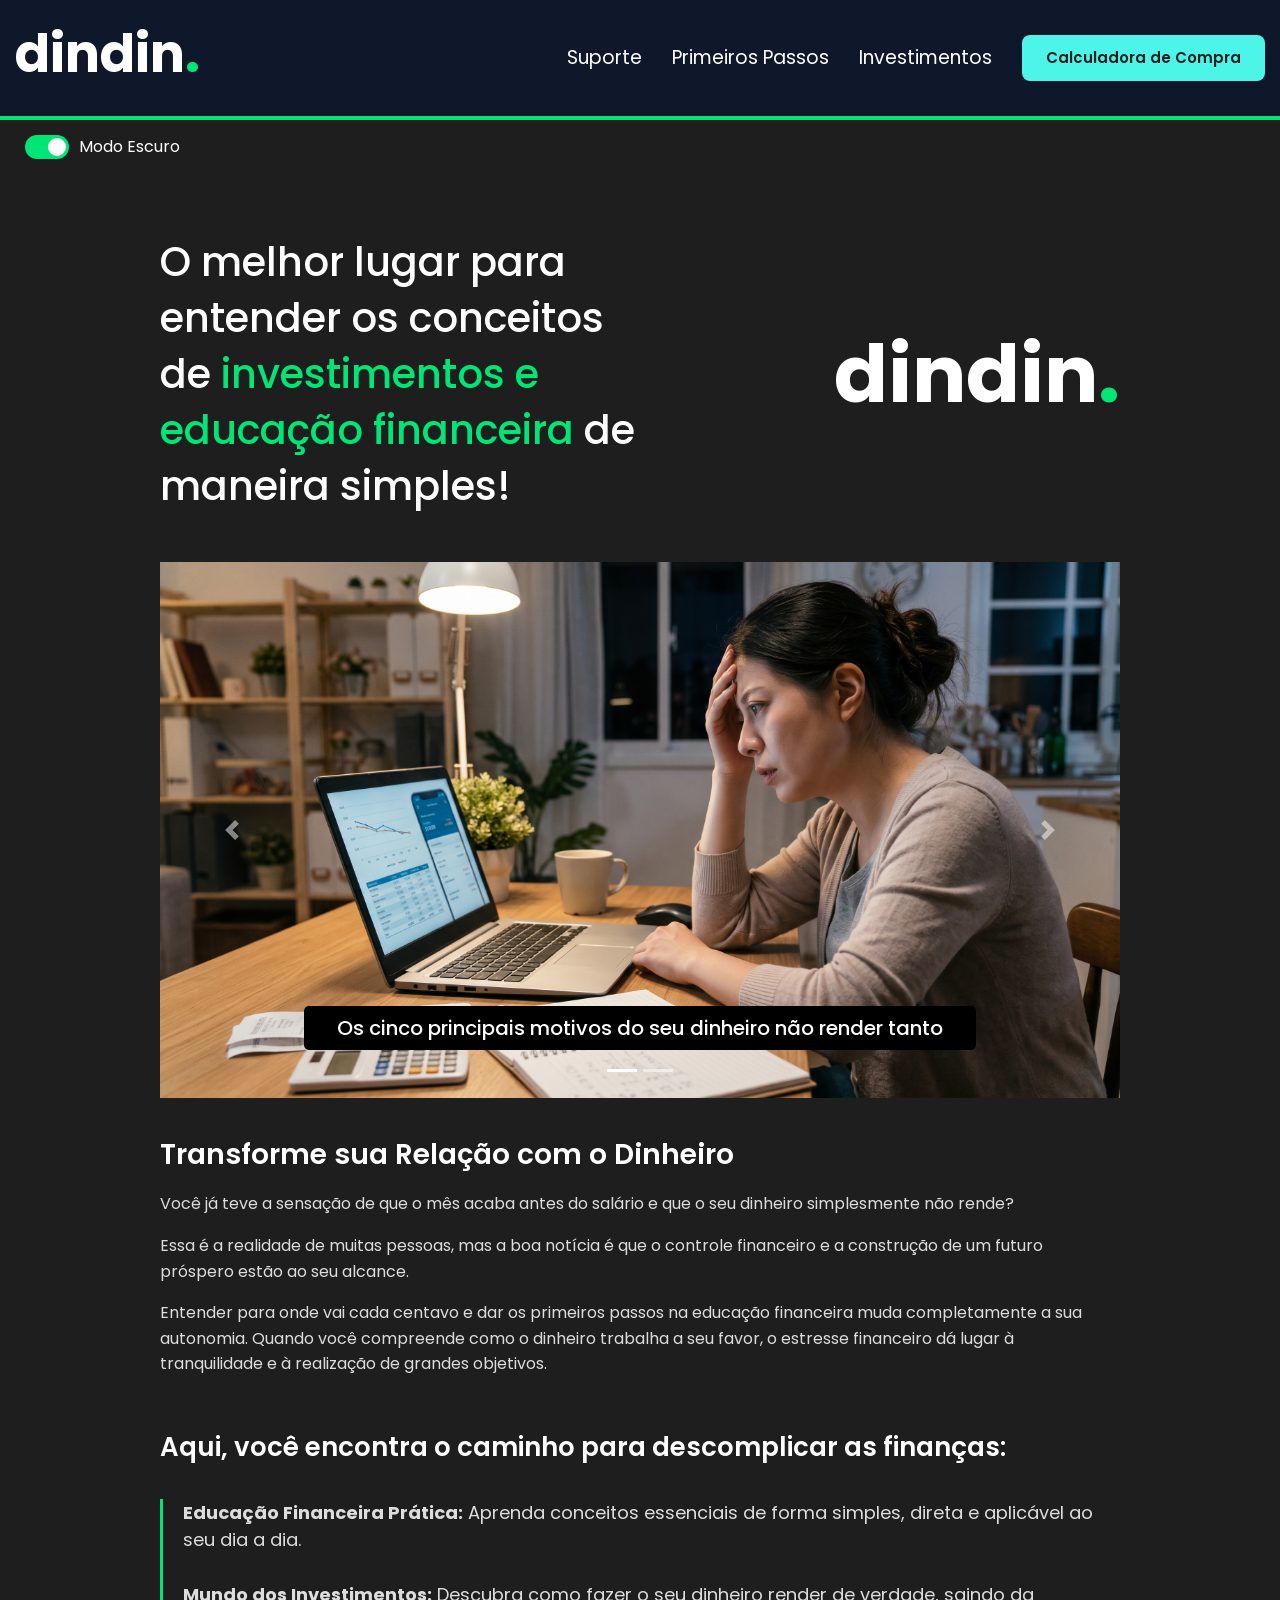
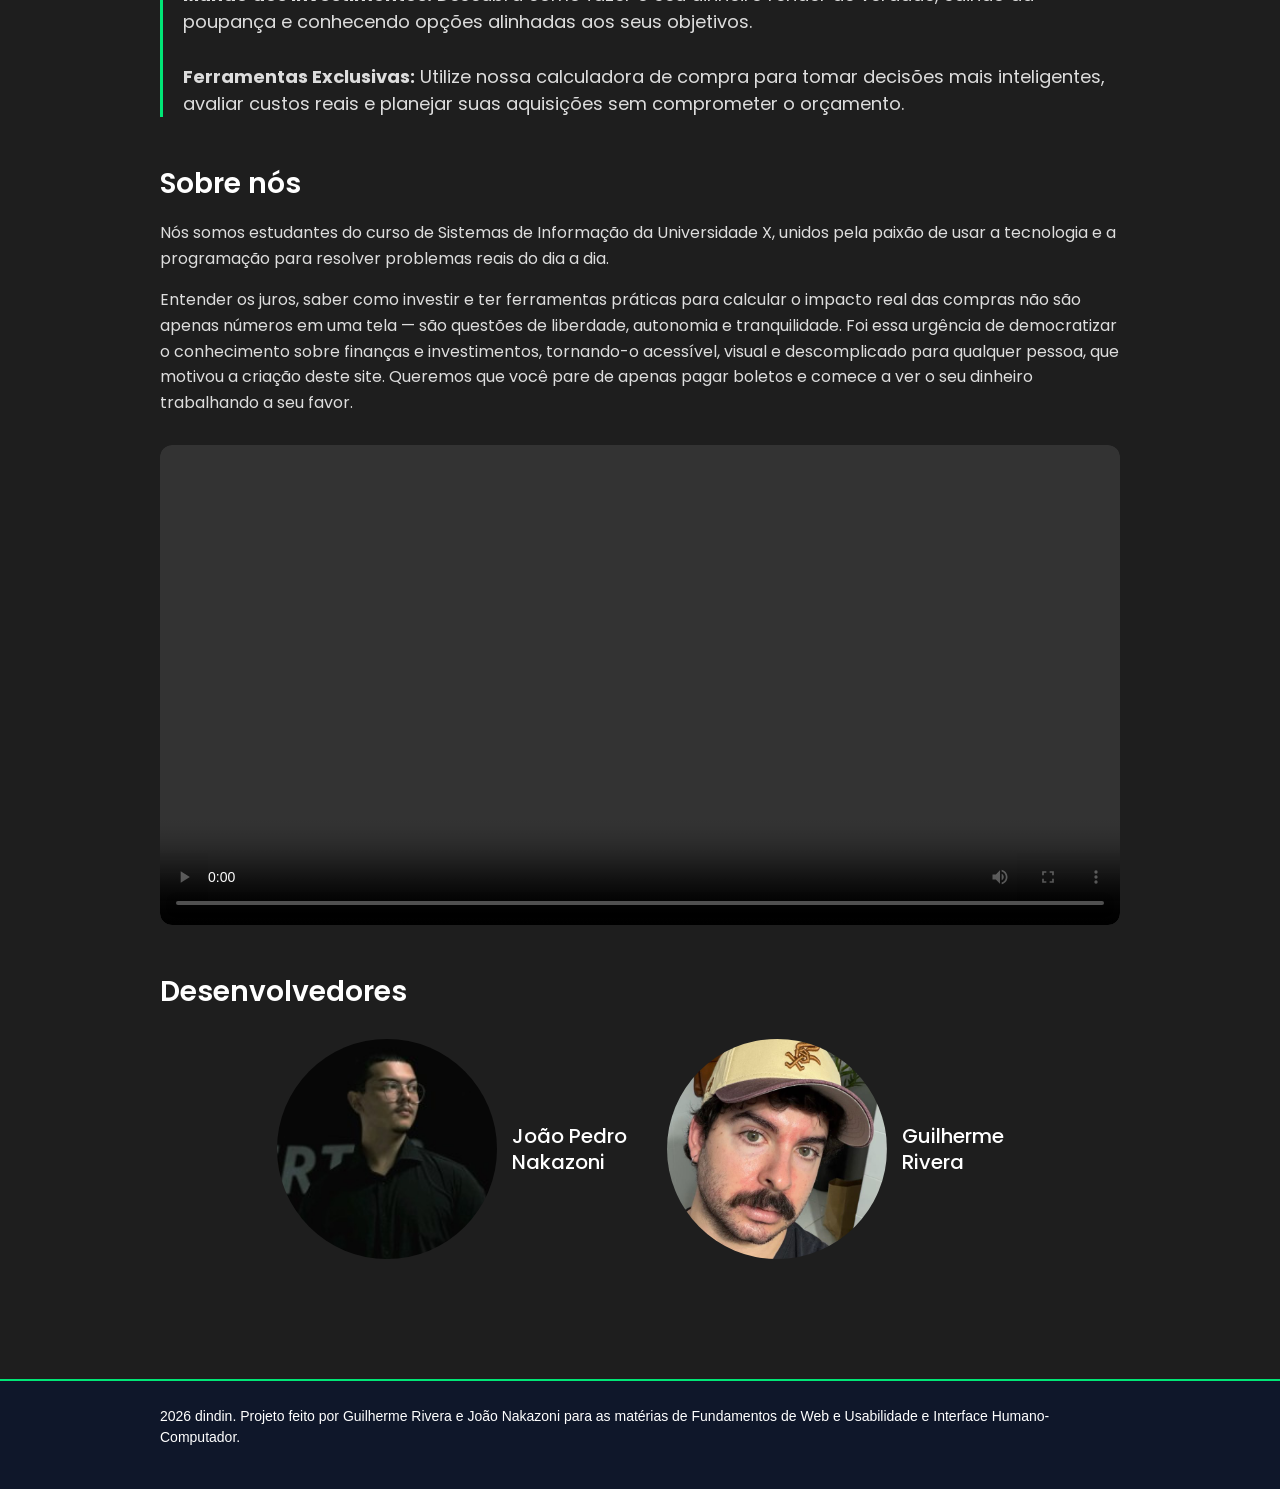
==== commit f1241e80: "modo escuro funcional e inputs arrumados da calculadora" ====
--- a/paginas/index.html
+++ b/paginas/index.html
@@ -12,7 +12,7 @@
 <body>
     <header>
         
-        <a href="index.html" class="logo">dindin<label>.</label></a>
+        <a href="../paginas/index.html" class="logo">dindin<label>.</label></a>
         <nav class="paginas">
             <a href="../paginas/contato.html">Suporte</a>
             <a href="../paginas/primeirosPassos.html">Primeiros Passos</a>
@@ -144,4 +144,4 @@
 <script src="https://cdn.jsdelivr.net/npm/bootstrap@4.0.0/dist/js/bootstrap.min.js"></script>
 <script src="../script.js"></script>
 </body>
-</html>
+</html>
--- a/style.css
+++ b/style.css
@@ -116,6 +116,167 @@
 .switch input:checked + .slider::before {
     left: 23px; 
 }
+
+body.modo-claro {
+    background-color: #F4F6F8;
+    color: #1E293B;
+}
+
+body.modo-claro .toggleEscuro label {
+    color: #1E293B;
+    font-weight: 600;
+}
+
+body.modo-claro .conteudoHomepage,
+body.modo-claro .conteudoCalculadora,
+body.modo-claro .conteudoPassos,
+body.modo-claro .secaoTexto h2,
+body.modo-claro .secaoTexto2 h2,
+body.modo-claro .secaoSobreNos h2,
+body.modo-claro .secaoDevs h2,
+body.modo-claro .divDev span,
+body.modo-claro .page-title-white,
+body.modo-claro .card h2,
+body.modo-claro .tabela-titulo {
+    color: #0F172A;
+}
+
+body.modo-claro .secaoTexto p,
+body.modo-claro .listaTexto2 li,
+body.modo-claro .secaoSobreNos p,
+body.modo-claro .passos-header .subtitle {
+    color: #334155;
+}
+
+body.modo-claro .page-title,
+body.modo-claro .textoDestacadoTitulo,
+body.modo-claro .result-card .value.neon,
+body.modo-claro .result-card.destaque output,
+body.modo-claro .text-neon,
+body.modo-claro .rotulo-barra {
+    color: #00994D;
+}
+
+body.modo-claro .card,
+body.modo-claro .result-card,
+body.modo-claro .result-card.destaque,
+body.modo-claro .chart-container {
+    background-color: #FFFFFF;
+    border-color: #CBD5E1;
+    box-shadow: 0 4px 12px rgba(0, 0, 0, 0.05);
+}
+
+body.modo-claro .card-neon {
+    border-color: #00A859;
+}
+
+body.modo-claro .input-group label,
+body.modo-claro .result-card h3,
+body.modo-claro .result-card .value.white,
+body.modo-claro .text-muted,
+body.modo-claro .text-main,
+body.modo-claro .text-bold,
+body.modo-claro .chart-container figcaption,
+body.modo-claro .radio-label {
+    color: #1E293B;
+}
+
+body.modo-claro .input-wrapper {
+    background-color: #F8FAFC;
+    border-color: #CBD5E1;
+}
+
+body.modo-claro .input-wrapper input,
+body.modo-claro .input-wrapper select,
+body.modo-claro .textarea-wrapper textarea {
+    color: #0F172A;
+}
+
+body.modo-claro .input-wrapper select option {
+    background-color: #FFFFFF;
+    color: #0F172A;
+}
+
+body.modo-claro .table-scroll {
+    border-color: #CBD5E1;
+}
+
+body.modo-claro .tabela-investimentos th {
+    background-color: #E2E8F0;
+    color: #008040;
+}
+
+body.modo-claro .tabela-investimentos td {
+    border-bottom-color: #E2E8F0;
+    color: #1E293B;
+}
+
+body.modo-claro .tabela-investimentos tbody tr:hover {
+    background-color: rgba(0, 168, 89, 0.08);
+}
+
+body.modo-claro .progresso-barra-fundo {
+    background-color: #CBD5E1;
+}
+
+body.modo-claro .card-passo {
+    background-color: #FFFFFF;
+    border-color: #CBD5E1;
+    color: #1E293B;
+    box-shadow: 0 4px 12px rgba(0, 0, 0, 0.05);
+}
+
+body.modo-claro .passo-topo h2 {
+    color: #0F172A;
+}
+
+body.modo-claro .passo-sub,
+body.modo-claro .subcard p,
+body.modo-claro .subcard-dark p {
+    color: #475569;
+}
+
+body.modo-claro .passo-descricao,
+body.modo-claro .caixa-destaque {
+    color: #334155;
+}
+
+body.modo-claro .subcard,
+body.modo-claro .caixa-destaque,
+body.modo-claro .subcard-dark {
+    background-color: #F8FAFC;
+    border-color: #E2E8F0;
+}
+
+body.modo-claro .passo-rodape {
+    border-top-color: #E2E8F0;
+}
+
+body.modo-claro .btn-concluir {
+    background-color: #E2E8F0;
+    color: #0F172A;
+    border-color: #CBD5E1;
+}
+
+body.modo-claro .btn-concluir:hover {
+    background-color: #CBD5E1;
+}
+
+body.modo-claro .btn-concluir.concluido {
+    background-color: #00E676;
+    color: #000000;
+    border-color: #00E676;
+}
+
+body.modo-claro .card-proximos-passos {
+    background-color: #E2E8F0;
+    border-color: #CBD5E1;
+}
+
+body.modo-claro .card-proximos-passos h2,
+body.modo-claro .subcard-dark h4 {
+    color: #0F172A;
+}
 /*botao de modo escuro FIM*/
 
 /*Homepage INICIO*/
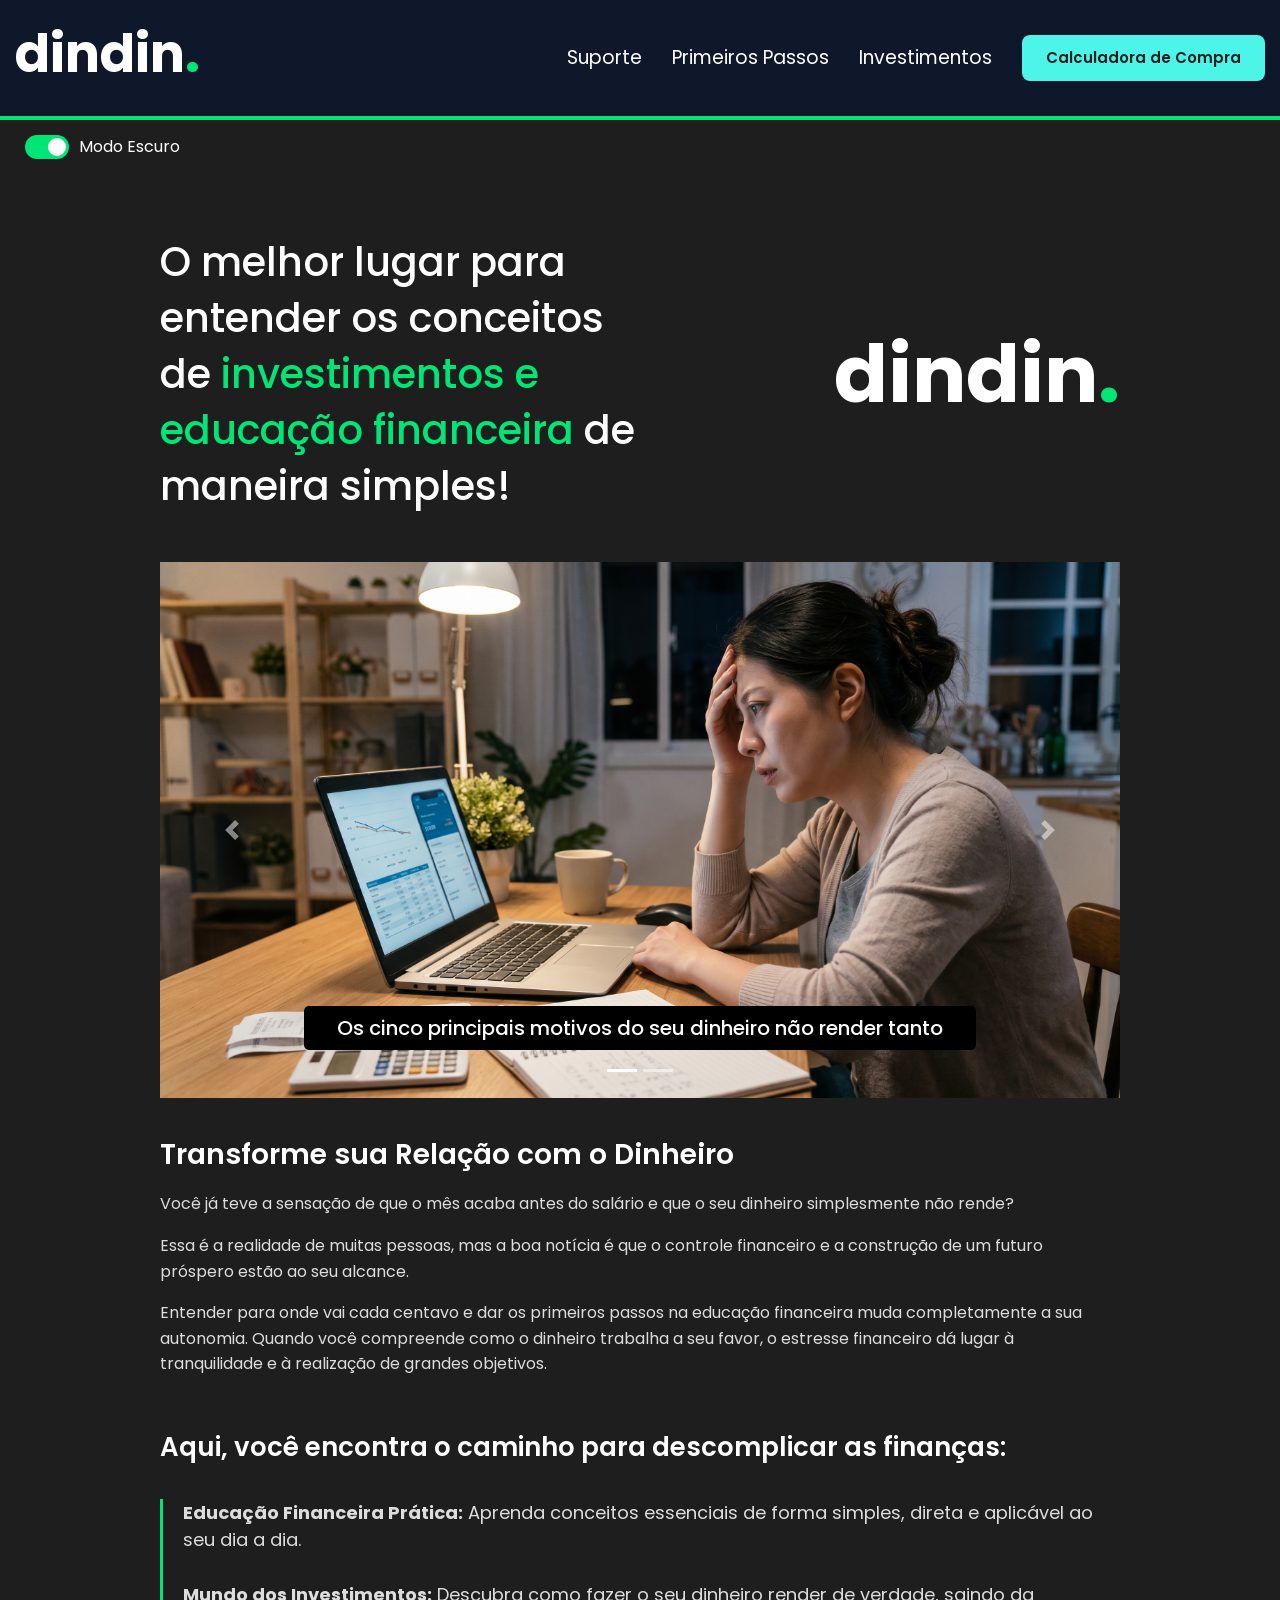
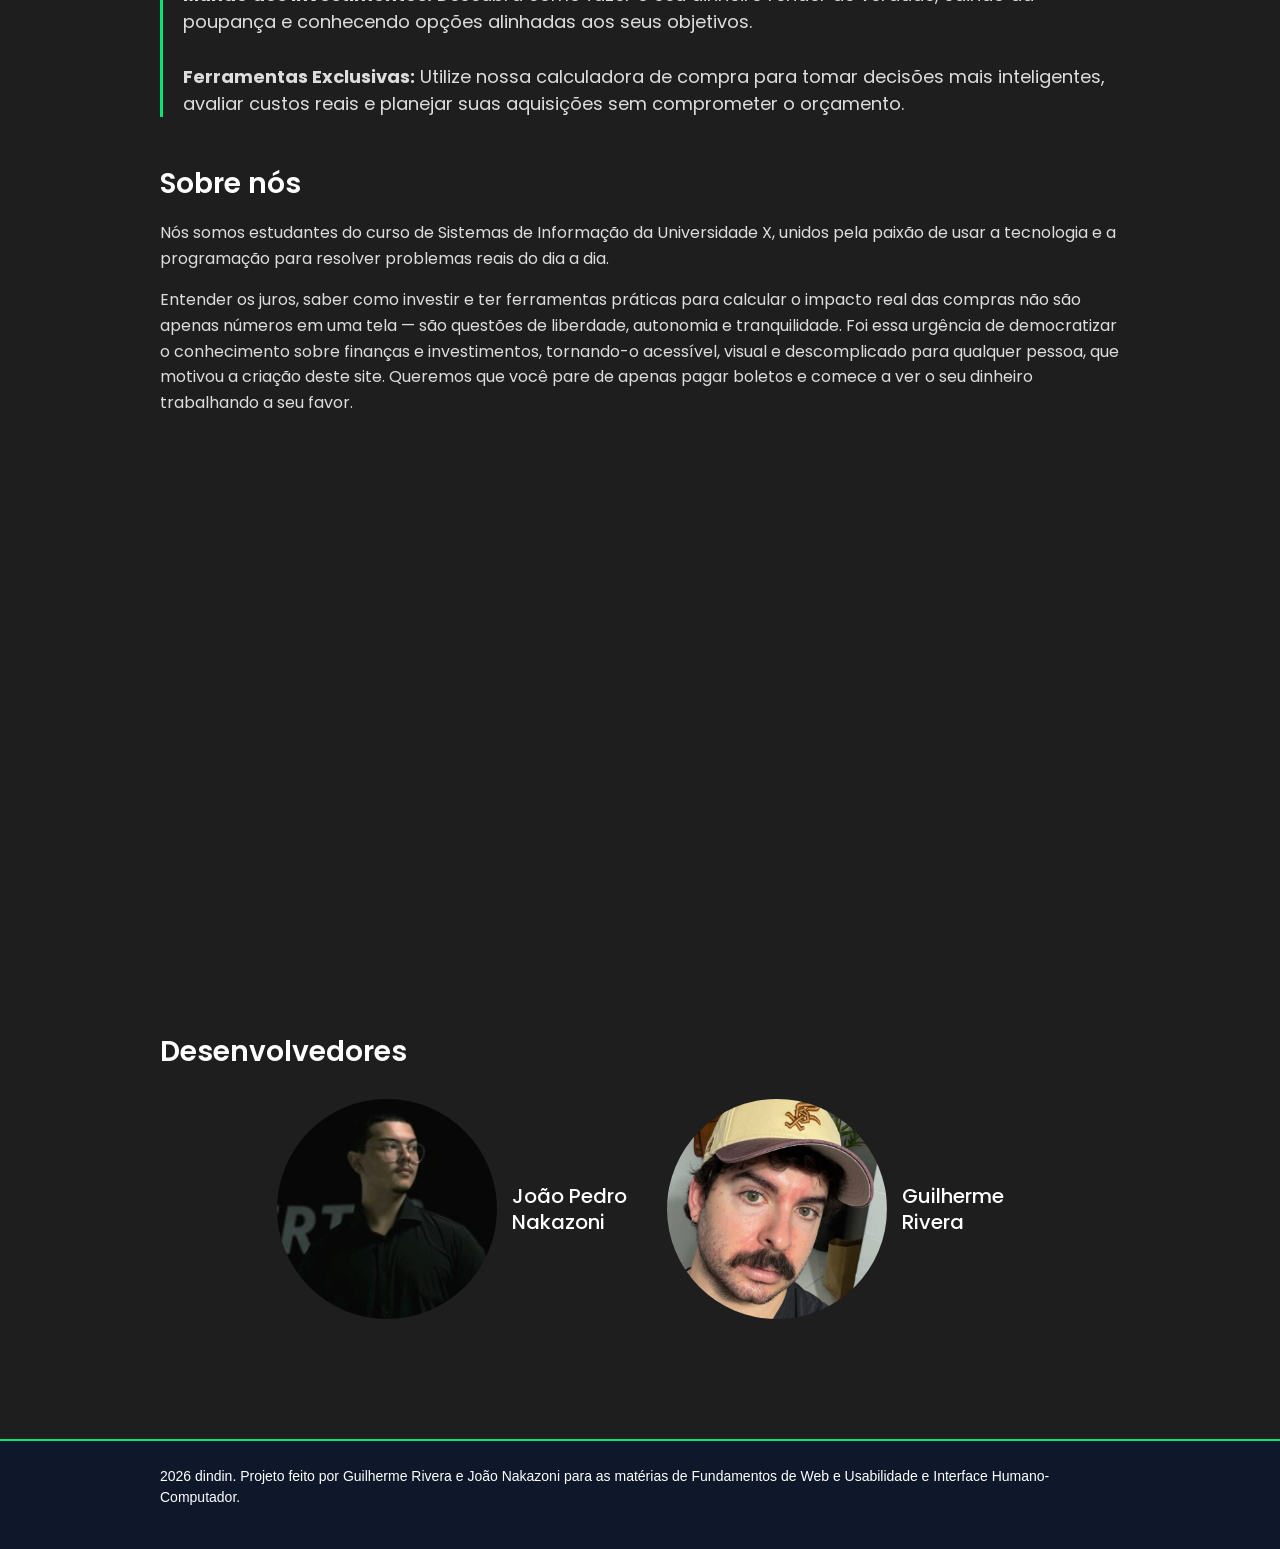
==== commit 7f80fa37: "video add" ====
--- a/paginas/index.html
+++ b/paginas/index.html
@@ -109,10 +109,14 @@
             <p>Entender os juros, saber como investir e ter ferramentas práticas para calcular o impacto real das compras não são apenas números em uma tela — são questões de liberdade, autonomia e tranquilidade. Foi essa urgência de democratizar o conhecimento sobre finanças e investimentos, tornando-o acessível, visual e descomplicado para qualquer pessoa, que motivou a criação deste site. Queremos que você pare de apenas pagar boletos e comece a ver o seu dinheiro trabalhando a seu favor.</p>
 
         <div class="videoSobreNos">
-            <video controls>
-                <source src="../videos/apresentacao.mp4" type="video/mp4">
-            </video>
-        </div>
+    <iframe 
+        src="https://www.youtube.com/embed/xWtgn3N1zV0" 
+        title="Apresentação do projeto dindin." 
+        frameborder="0" 
+        allow="accelerometer; autoplay; clipboard-write; encrypted-media; gyroscope; picture-in-picture" 
+        allowfullscreen>
+    </iframe>
+</div>
     </section>
 
     <section class="secaoDevs">
@@ -144,4 +148,4 @@
 <script src="https://cdn.jsdelivr.net/npm/bootstrap@4.0.0/dist/js/bootstrap.min.js"></script>
 <script src="../script.js"></script>
 </body>
-</html>+</html>
--- a/style.css
+++ b/style.css
@@ -394,10 +394,12 @@
     overflow: hidden;
 }
 
-.videoSobreNos video {
+.videoSobreNos iframe {
     width: 100%;
+    aspect-ratio: 16 / 9;
     display: block;
     border-radius: 12px;
+    border: none;
 }
 /* Secao de Texto FIM */
 
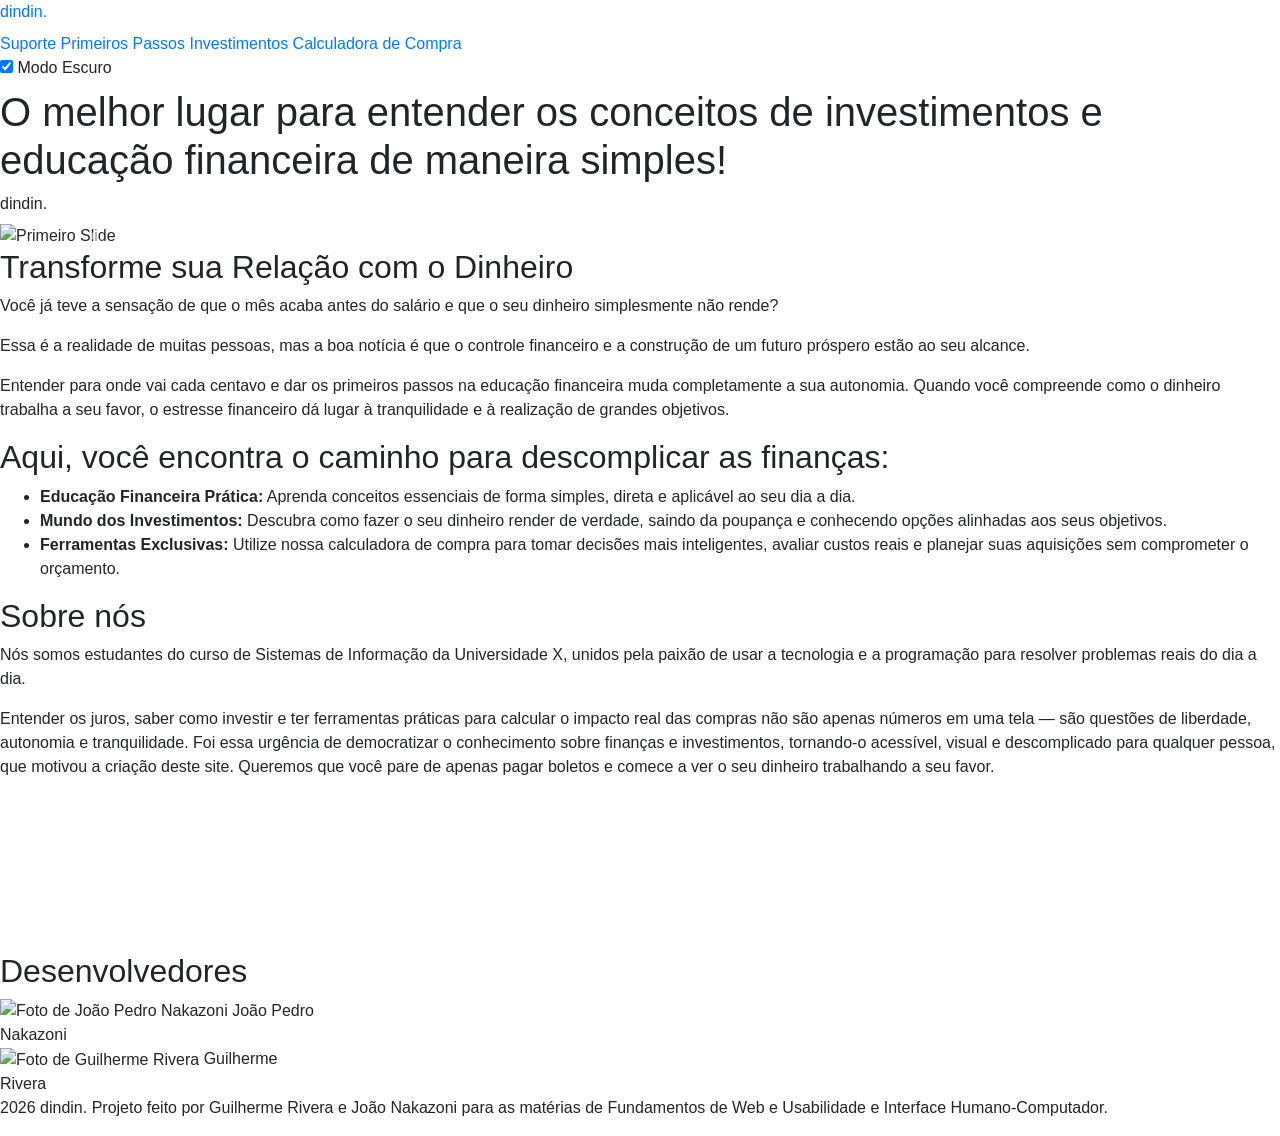
==== commit 0c0d8e0b: "ajustando navegação e imagens para deploy no vercel" ====
--- a/paginas/index.html
+++ b/paginas/index.html
@@ -6,18 +6,18 @@
     <meta name="author" content="João Pedro Nakazoni, Guilherme Rivera">
     <link rel="stylesheet" href="https://cdn.jsdelivr.net/npm/bootstrap@4.0.0/dist/css/bootstrap.min.css">
     <link rel="stylesheet" href="https://fonts.googleapis.com/css2?family=Poppins:wght@400;500;600;700&display=swap">
-    <link rel="stylesheet" href="../style.css">
+    <link rel="stylesheet" href="style.css">
     <title>Homepage</title>
 </head>
 <body>
     <header>
         
-        <a href="../paginas/index.html" class="logo">dindin<label>.</label></a>
+        <a href="index.html" class="logo">dindin<label>.</label></a>
         <nav class="paginas">
-            <a href="../paginas/contato.html">Suporte</a>
-            <a href="../paginas/primeirosPassos.html">Primeiros Passos</a>
-            <a href="../paginas/investimentos.html">Investimentos</a>
-            <a href="../paginas/calculadora.html" class="botaoCalculadora">Calculadora de Compra</a>
+            <a href="paginas/contato.html">Suporte</a>
+            <a href="paginas/primeirosPassos.html">Primeiros Passos</a>
+            <a href="paginas/investimentos.html">Investimentos</a>
+            <a href="pagina/calculadora.html" class="botaoCalculadora">Calculadora de Compra</a>
         </nav>
     </header>
 
@@ -51,13 +51,13 @@
             
             <div class="carousel-inner">
                 <div class="carousel-item active">
-                <img class="d-block w-100" src="../imagens/imagemMulherPreucupada.jpg" alt="Primeiro Slide">
+                <img class="d-block w-100" src="imagens/imagemMulherPreucupada.jpg" alt="Primeiro Slide">
                 <div class="carousel-caption d-none d-md-block">
                     <h5 class="textoCarrossel">Os cinco principais motivos do seu dinheiro não render tanto</h5>
                 </div>
                 </div>
                 <div class="carousel-item">
-                <img class="d-block w-100" src="../imagens/imagemCompra.jpg" alt="Segundo Slide">
+                <img class="d-block w-100" src="imagens/imagemCompra.jpg" alt="Segundo Slide">
                 <div class="carousel-caption d-none d-md-block">
                     <h5 class="textoCarrossel">Como saber oque você pode comprar e oque deve esperar</h5>
                 </div>
@@ -124,12 +124,12 @@
     
     <div class="divsDevs">
         <div class="divDev">
-            <img src="../imagens/joao.jpg" alt="Foto de João Pedro Nakazoni" class="fotoDev">
+            <img src="imagens/joao.jpg" alt="Foto de João Pedro Nakazoni" class="fotoDev">
             <span>João Pedro<br>Nakazoni</span>
         </div>
 
         <div class="divDev">
-            <img src="../imagens/guilherme.jpg" alt="Foto de Guilherme Rivera" class="fotoDev">
+            <img src="imagens/guilherme.jpg" alt="Foto de Guilherme Rivera" class="fotoDev">
             <span>Guilherme<br>Rivera</span>
         </div>
     </div>
@@ -146,6 +146,6 @@
 <script src="https://code.jquery.com/jquery-3.2.1.slim.min.js"></script>
 <script src="https://cdn.jsdelivr.net/npm/popper.js@1.12.9/dist/umd/popper.min.js"></script>
 <script src="https://cdn.jsdelivr.net/npm/bootstrap@4.0.0/dist/js/bootstrap.min.js"></script>
-<script src="../script.js"></script>
+<script src="script.js"></script>
 </body>
 </html>
